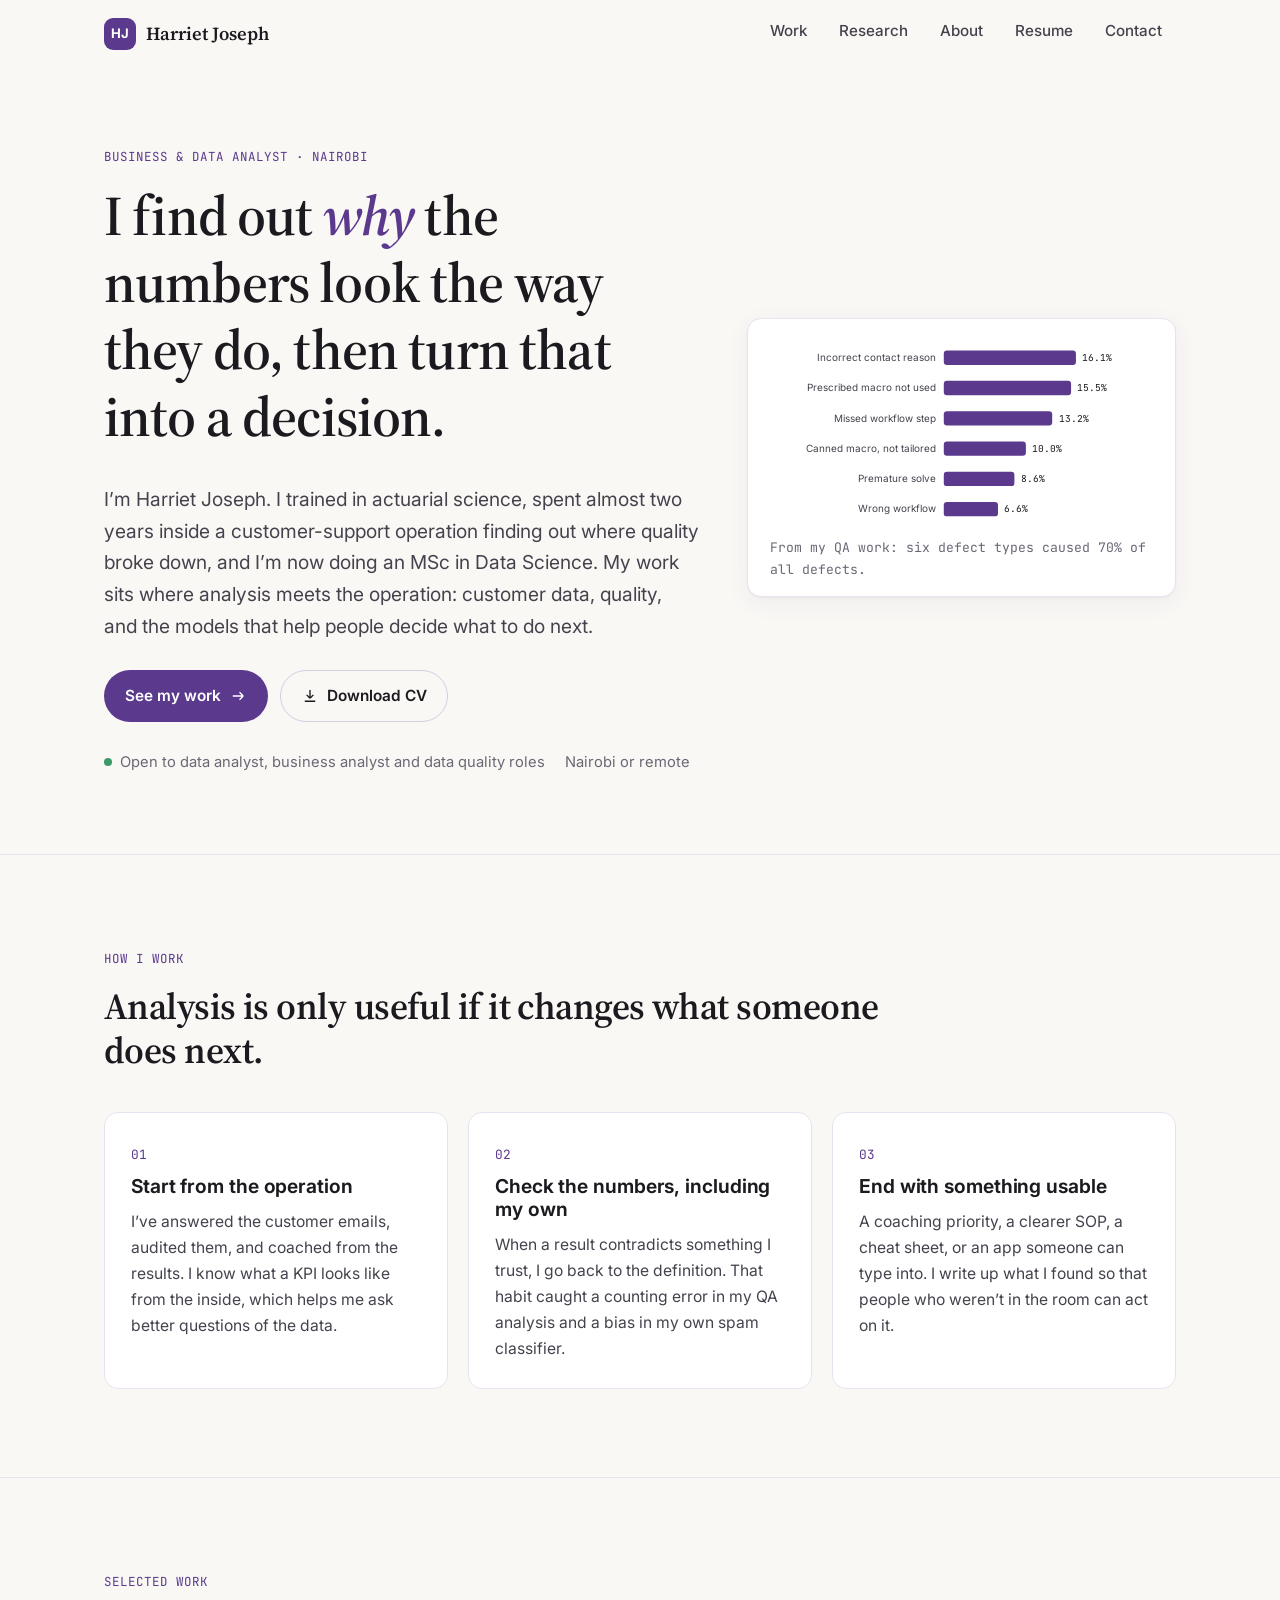
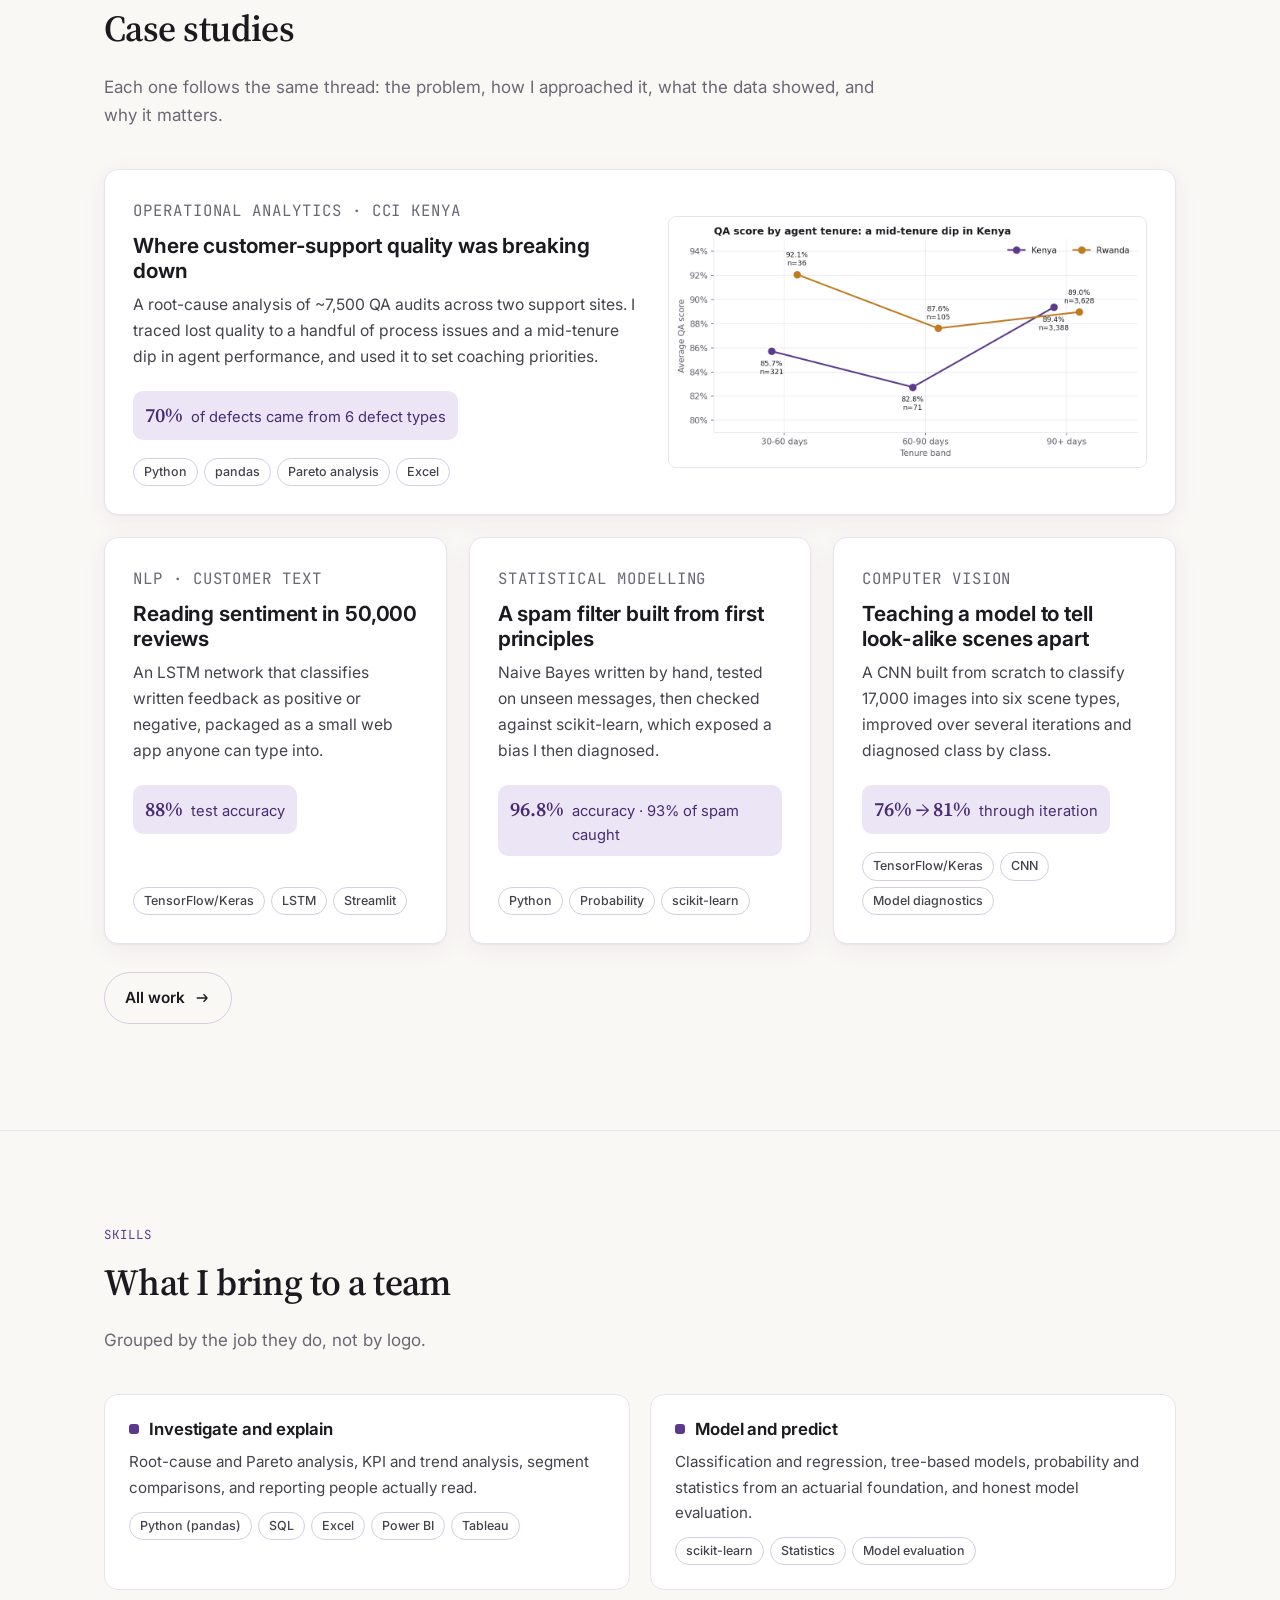
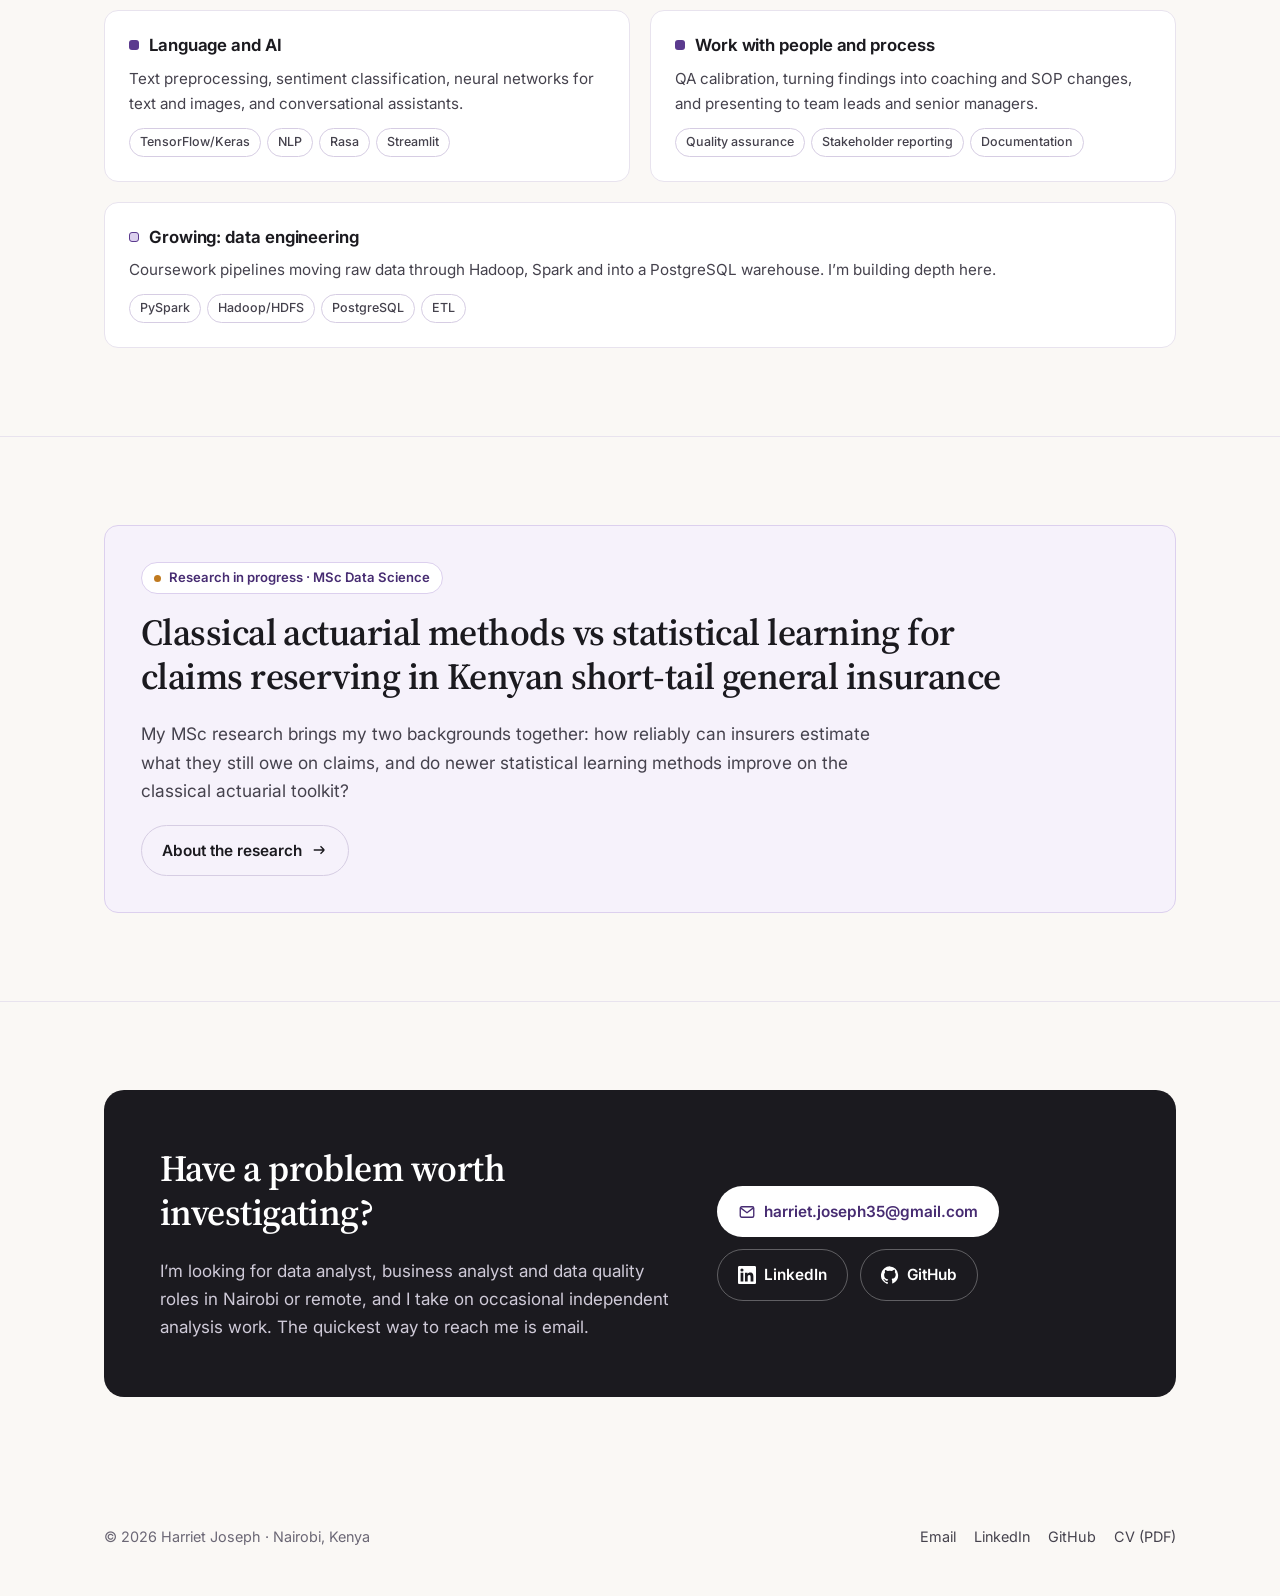
==== index.html @ 2eda2f44 "Add files via upload" ====
<!doctype html>
<html lang="en">
<head>
  <meta charset="utf-8">
  <meta name="viewport" content="width=device-width, initial-scale=1">
  <title>Harriet Joseph | Business & Data Analyst, Nairobi</title>
  <meta name="description" content="Harriet Joseph is a business and data analyst in Nairobi with a background in actuarial science and customer-support quality analytics, now completing an MSc in Data Science.">
  <meta name="author" content="Harriet Joseph">
  <link rel="canonical" href="https://hattiespartan.github.io/">
  <meta property="og:type" content="website">
  <meta property="og:title" content="Harriet Joseph | Business & Data Analyst, Nairobi">
  <meta property="og:description" content="Harriet Joseph is a business and data analyst in Nairobi with a background in actuarial science and customer-support quality analytics, now completing an MSc in Data Science.">
  <meta property="og:url" content="https://hattiespartan.github.io/">
  <meta property="og:image" content="https://hattiespartan.github.io/og-image.png">
  <meta name="twitter:card" content="summary_large_image">
  <meta name="theme-color" content="#5b3a8e">
  <link rel="icon" href="favicon.svg" type="image/svg+xml">
  <link rel="preconnect" href="https://fonts.googleapis.com">
  <link rel="preconnect" href="https://fonts.gstatic.com" crossorigin>
  <link rel="stylesheet" href="https://fonts.googleapis.com/css2?family=Inter:wght@400;500;600;700&family=JetBrains+Mono:wght@400;500&family=Source+Serif+4:ital,opsz,wght@0,8..60,600;1,8..60,500&display=swap">
  <link rel="stylesheet" href="style.css">
  <script type="application/ld+json">
  {
    "@context": "https://schema.org",
    "@type": "Person",
    "name": "Harriet Joseph",
    "alternateName": "Motongori Harriet Joseph",
    "jobTitle": "Business & Data Analyst",
    "address": { "@type": "PostalAddress", "addressLocality": "Nairobi", "addressCountry": "KE" },
    "alumniOf": ["KCA University", "South Eastern Kenya University", "Moringa School"],
    "email": "mailto:harriet.joseph35@gmail.com",
    "url": "https://hattiespartan.github.io/",
    "sameAs": ["https://www.linkedin.com/in/harriet-joseph-5669b921b/", "https://github.com/HattieSpartan"]
  }
  </script>
</head>
<body>
  <a class="skip-link" href="#main">Skip to content</a>
  <header class="site-header">
    <nav class="nav container" aria-label="Main">
      <a class="brand" href="index.html" aria-label="Harriet Joseph, home">
        <span class="brand-mark" aria-hidden="true">HJ</span>
        <span>Harriet Joseph</span>
      </a>
      <button class="nav-toggle" aria-expanded="false" aria-controls="nav-links">
        <span class="visually-hidden">Menu</span>
        <svg viewBox="0 0 24 24" fill="none" stroke="currentColor" stroke-width="1.8" aria-hidden="true"><path d="M4 7h16M4 12h16M4 17h16"/></svg>
      </button>
      <ul class="nav-links" id="nav-links">
        <li><a href="work.html">Work</a></li>
        <li><a href="research.html">Research</a></li>
        <li><a href="about.html">About</a></li>
        <li><a href="resume.html">Resume</a></li>
        <li><a href="index.html#contact">Contact</a></li>
      </ul>
    </nav>
  </header>

  <main id="main">

    <!-- ===================== HERO ===================== -->
    <section class="hero" aria-labelledby="hero-title">
      <div class="container hero-grid">
        <div>
          <span class="eyebrow">Business &amp; Data Analyst &middot; Nairobi</span>
          <h1 id="hero-title">I find out <em>why</em> the numbers look the way they do, then turn that into a decision.</h1>
          <p class="lead">I&rsquo;m Harriet Joseph. I trained in actuarial science, spent almost two years inside a customer-support operation finding out where quality broke down, and I&rsquo;m now doing an MSc in Data Science. My work sits where analysis meets the operation: customer data, quality, and the models that help people decide what to do next.</p>
          <div class="btn-row">
            <a class="btn btn-primary" href="work.html">See my work <svg viewBox="0 0 24 24" fill="none" stroke="currentColor" stroke-width="1.8" aria-hidden="true"><path d="M5 12h14m0 0-5-5m5 5-5 5"/></svg></a>
            <a class="btn btn-ghost" href="Harriet_Joseph_CV.pdf"><svg viewBox="0 0 24 24" fill="none" stroke="currentColor" stroke-width="1.8" aria-hidden="true"><path d="M12 4v11m0 0-4.5-4.5M12 15l4.5-4.5M5 19h14"/></svg> Download CV</a>
          </div>
          <div class="hero-meta">
            <span><span class="dot" aria-hidden="true"></span> Open to data analyst, business analyst and data quality roles</span>
            <span>Nairobi or remote</span>
          </div>
        </div>
        <figure class="hero-figure reveal">
          <svg viewBox="0 0 480 236" role="img" aria-labelledby="hp-t hp-d" style="width:100%;height:auto"><title id="hp-t">Share of QA defects by type</title><desc id="hp-d">Six defect types from my QA analysis: incorrect contact reason 16.1%, prescribed macro not used 15.5%, missed workflow step 13.2%, canned macro not customised 10.0%, premature solve 8.6%, wrong workflow 6.6%. Together, 70% of defects.</desc><text x="208" y="25" text-anchor="end" font-family="Inter,system-ui,sans-serif" font-size="12.5" fill="#45424d">Incorrect contact reason</text><rect x="218" y="12" width="165.8" height="18" rx="4" fill="#5b3a8e"/><text x="391.8" y="25" font-family="JetBrains Mono,ui-monospace,monospace" font-size="12" fill="#1b1a1f">16.1%</text><text x="208" y="63" text-anchor="end" font-family="Inter,system-ui,sans-serif" font-size="12.5" fill="#45424d">Prescribed macro not used</text><rect x="218" y="50" width="159.7" height="18" rx="4" fill="#5b3a8e"/><text x="385.6" y="63" font-family="JetBrains Mono,ui-monospace,monospace" font-size="12" fill="#1b1a1f">15.5%</text><text x="208" y="101" text-anchor="end" font-family="Inter,system-ui,sans-serif" font-size="12.5" fill="#45424d">Missed workflow step</text><rect x="218" y="88" width="136.0" height="18" rx="4" fill="#5b3a8e"/><text x="362.0" y="101" font-family="JetBrains Mono,ui-monospace,monospace" font-size="12" fill="#1b1a1f">13.2%</text><text x="208" y="139" text-anchor="end" font-family="Inter,system-ui,sans-serif" font-size="12.5" fill="#45424d">Canned macro, not tailored</text><rect x="218" y="126" width="103.0" height="18" rx="4" fill="#5b3a8e"/><text x="329.0" y="139" font-family="JetBrains Mono,ui-monospace,monospace" font-size="12" fill="#1b1a1f">10.0%</text><text x="208" y="177" text-anchor="end" font-family="Inter,system-ui,sans-serif" font-size="12.5" fill="#45424d">Premature solve</text><rect x="218" y="164" width="88.6" height="18" rx="4" fill="#5b3a8e"/><text x="314.6" y="177" font-family="JetBrains Mono,ui-monospace,monospace" font-size="12" fill="#1b1a1f">8.6%</text><text x="208" y="215" text-anchor="end" font-family="Inter,system-ui,sans-serif" font-size="12.5" fill="#45424d">Wrong workflow</text><rect x="218" y="202" width="68.0" height="18" rx="4" fill="#5b3a8e"/><text x="294.0" y="215" font-family="JetBrains Mono,ui-monospace,monospace" font-size="12" fill="#1b1a1f">6.6%</text></svg>
          <figcaption>From my QA work: six defect types caused 70% of all defects.</figcaption>
        </figure>
      </div>
    </section>

    <!-- ===================== HOW I WORK ===================== -->
    <section aria-labelledby="how-title">
      <div class="container">
        <div class="section-head">
          <span class="eyebrow">How I work</span>
          <h2 id="how-title">Analysis is only useful if it changes what someone does next.</h2>
        </div>
        <div class="principles">
          <article class="principle reveal">
            <span class="num">01</span>
            <h3>Start from the operation</h3>
            <p>I&rsquo;ve answered the customer emails, audited them, and coached from the results. I know what a KPI looks like from the inside, which helps me ask better questions of the data.</p>
          </article>
          <article class="principle reveal">
            <span class="num">02</span>
            <h3>Check the numbers, including my own</h3>
            <p>When a result contradicts something I trust, I go back to the definition. That habit caught a counting error in my QA analysis and a bias in my own spam classifier.</p>
          </article>
          <article class="principle reveal">
            <span class="num">03</span>
            <h3>End with something usable</h3>
            <p>A coaching priority, a clearer SOP, a cheat sheet, or an app someone can type into. I write up what I found so that people who weren&rsquo;t in the room can act on it.</p>
          </article>
        </div>
      </div>
    </section>

    <!-- ===================== SELECTED WORK ===================== -->
    <section aria-labelledby="work-title">
      <div class="container">
        <div class="section-head">
          <span class="eyebrow">Selected work</span>
          <h2 id="work-title">Case studies</h2>
          <p>Each one follows the same thread: the problem, how I approached it, what the data showed, and why it matters.</p>
        </div>
        <div class="work-grid">
          <article class="card card-feature reveal">
            <div class="card-body">
              <p class="card-kicker">Operational analytics &middot; CCI Kenya</p>
              <h3><a href="case-qa-root-cause.html">Where customer-support quality was breaking down</a></h3>
              <p>A root-cause analysis of ~7,500 QA audits across two support sites. I traced lost quality to a handful of process issues and a mid-tenure dip in agent performance, and used it to set coaching priorities.</p>
              <span class="metric"><b>70%</b> of defects came from 6 defect types</span>
              <ul class="tags" aria-label="Tools"><li>Python</li><li>pandas</li><li>Pareto analysis</li><li>Excel</li></ul>
            </div>
            <img src="img-qa-tenure.png" width="1200" height="630" alt="Dot plot: Kenya agents at 60 to 90 days tenure averaged 82.8 percent QA, below newer (85.7) and experienced (89.4) agents." loading="lazy">
          </article>

          <article class="card reveal">
            <p class="card-kicker">NLP &middot; Customer text</p>
            <h3><a href="case-sentiment-lstm.html">Reading sentiment in 50,000 reviews</a></h3>
            <p>An LSTM network that classifies written feedback as positive or negative, packaged as a small web app anyone can type into.</p>
            <span class="metric"><b>88%</b> test accuracy</span>
            <ul class="tags" aria-label="Tools"><li>TensorFlow/Keras</li><li>LSTM</li><li>Streamlit</li></ul>
          </article>

          <article class="card reveal">
            <p class="card-kicker">Statistical modelling</p>
            <h3><a href="case-naive-bayes.html">A spam filter built from first principles</a></h3>
            <p>Naive Bayes written by hand, tested on unseen messages, then checked against scikit-learn, which exposed a bias I then diagnosed.</p>
            <span class="metric"><b>96.8%</b> accuracy &middot; 93% of spam caught</span>
            <ul class="tags" aria-label="Tools"><li>Python</li><li>Probability</li><li>scikit-learn</li></ul>
          </article>

          <article class="card reveal">
            <p class="card-kicker">Computer vision</p>
            <h3><a href="case-scene-cnn.html">Teaching a model to tell look-alike scenes apart</a></h3>
            <p>A CNN built from scratch to classify 17,000 images into six scene types, improved over several iterations and diagnosed class by class.</p>
            <span class="metric"><b>76% &rarr; 81%</b> through iteration</span>
            <ul class="tags" aria-label="Tools"><li>TensorFlow/Keras</li><li>CNN</li><li>Model diagnostics</li></ul>
          </article>
        </div>
        <p style="margin-top:28px"><a class="btn btn-ghost" href="work.html">All work <svg viewBox="0 0 24 24" fill="none" stroke="currentColor" stroke-width="1.8" aria-hidden="true"><path d="M5 12h14m0 0-5-5m5 5-5 5"/></svg></a></p>
      </div>
    </section>

    <!-- ===================== SKILLS ===================== -->
    <section aria-labelledby="skills-title">
      <div class="container">
        <div class="section-head">
          <span class="eyebrow">Skills</span>
          <h2 id="skills-title">What I bring to a team</h2>
          <p>Grouped by the job they do, not by logo.</p>
        </div>
        <div class="skills">
          <div class="skill reveal">
            <h3>Investigate and explain</h3>
            <p>Root-cause and Pareto analysis, KPI and trend analysis, segment comparisons, and reporting people actually read.</p>
            <ul class="tags" aria-label="Tools"><li>Python (pandas)</li><li>SQL</li><li>Excel</li><li>Power BI</li><li>Tableau</li></ul>
          </div>
          <div class="skill reveal">
            <h3>Model and predict</h3>
            <p>Classification and regression, tree-based models, probability and statistics from an actuarial foundation, and honest model evaluation.</p>
            <ul class="tags" aria-label="Tools"><li>scikit-learn</li><li>Statistics</li><li>Model evaluation</li></ul>
          </div>
          <div class="skill reveal">
            <h3>Language and AI</h3>
            <p>Text preprocessing, sentiment classification, neural networks for text and images, and conversational assistants.</p>
            <ul class="tags" aria-label="Tools"><li>TensorFlow/Keras</li><li>NLP</li><li>Rasa</li><li>Streamlit</li></ul>
          </div>
          <div class="skill reveal">
            <h3>Work with people and process</h3>
            <p>QA calibration, turning findings into coaching and SOP changes, and presenting to team leads and senior managers.</p>
            <ul class="tags" aria-label="Tools"><li>Quality assurance</li><li>Stakeholder reporting</li><li>Documentation</li></ul>
          </div>
          <div class="skill developing reveal">
            <h3>Growing: data engineering</h3>
            <p>Coursework pipelines moving raw data through Hadoop, Spark and into a PostgreSQL warehouse. I&rsquo;m building depth here.</p>
            <ul class="tags" aria-label="Tools"><li>PySpark</li><li>Hadoop/HDFS</li><li>PostgreSQL</li><li>ETL</li></ul>
          </div>
        </div>
      </div>
    </section>

    <!-- ===================== RESEARCH TEASER ===================== -->
    <section aria-labelledby="research-title">
      <div class="container">
        <div class="panel reveal">
          <span class="status">Research in progress &middot; MSc Data Science</span>
          <h2 id="research-title" style="max-width:24em">Classical actuarial methods vs statistical learning for claims reserving in Kenyan short-tail general insurance</h2>
          <p class="lead" style="font-size:1.08rem">My MSc research brings my two backgrounds together: how reliably can insurers estimate what they still owe on claims, and do newer statistical learning methods improve on the classical actuarial toolkit?</p>
          <a class="btn btn-ghost" href="research.html">About the research <svg viewBox="0 0 24 24" fill="none" stroke="currentColor" stroke-width="1.8" aria-hidden="true"><path d="M5 12h14m0 0-5-5m5 5-5 5"/></svg></a>
        </div>
      </div>
    </section>

    <!-- ===================== CONTACT ===================== -->
    <section id="contact" aria-labelledby="contact-title">
      <div class="container">
        <div class="cta reveal">
          <div>
            <h2 id="contact-title">Have a problem worth investigating?</h2>
            <p>I&rsquo;m looking for data analyst, business analyst and data quality roles in Nairobi or remote, and I take on occasional independent analysis work. The quickest way to reach me is email.</p>
          </div>
          <div class="btn-row">
            <a class="btn btn-primary" href="mailto:harriet.joseph35@gmail.com"><svg viewBox="0 0 24 24" fill="none" stroke="currentColor" stroke-width="1.8" aria-hidden="true"><rect x="3" y="5" width="18" height="14" rx="2"/><path d="m3.5 6.5 8.5 6.5 8.5-6.5"/></svg> harriet.joseph35@gmail.com</a>
            <a class="btn btn-ghost" href="https://www.linkedin.com/in/harriet-joseph-5669b921b/" rel="noopener"><svg viewBox="0 0 24 24" fill="currentColor" aria-hidden="true"><path d="M20.4 20.5h-3.6v-5.6c0-1.3 0-3-1.8-3s-2.1 1.4-2.1 2.9v5.7H9.3V9h3.4v1.6h.1c.5-.9 1.6-1.8 3.4-1.8 3.6 0 4.3 2.4 4.3 5.5v6.2ZM5.3 7.4a2.1 2.1 0 1 1 0-4.2 2.1 2.1 0 0 1 0 4.2ZM7.1 20.5H3.5V9h3.6v11.5ZM22.2 0H1.8C.8 0 0 .8 0 1.7v20.6c0 .9.8 1.7 1.8 1.7h20.4c1 0 1.8-.8 1.8-1.7V1.7C24 .8 23.2 0 22.2 0Z"/></svg> LinkedIn</a>
            <a class="btn btn-ghost" href="https://github.com/HattieSpartan" rel="noopener"><svg viewBox="0 0 24 24" fill="currentColor" aria-hidden="true"><path d="M12 .5a12 12 0 0 0-3.8 23.4c.6.1.8-.3.8-.6v-2c-3.3.7-4-1.6-4-1.6-.6-1.4-1.4-1.8-1.4-1.8-1-.7.1-.7.1-.7 1.2.1 1.8 1.2 1.8 1.2 1 1.8 2.8 1.3 3.5 1 .1-.8.4-1.3.7-1.6-2.7-.3-5.5-1.3-5.5-6 0-1.3.5-2.4 1.2-3.2-.1-.3-.5-1.5.1-3.2 0 0 1-.3 3.3 1.2a11.5 11.5 0 0 1 6 0C17.3 4.6 18.3 5 18.3 5c.7 1.7.2 2.9.1 3.2.8.8 1.2 1.9 1.2 3.2 0 4.6-2.8 5.6-5.5 5.9.4.4.8 1.1.8 2.2v3.3c0 .3.2.7.8.6A12 12 0 0 0 12 .5Z"/></svg> GitHub</a>
          </div>
        </div>
      </div>
    </section>

  </main>

  <footer class="site-footer">
    <div class="container footer-row">
      <p style="margin:0">&copy; <span id="year">2026</span> Harriet Joseph &middot; Nairobi, Kenya</p>
      <ul class="footer-links">
        <li><a href="mailto:harriet.joseph35@gmail.com">Email</a></li>
        <li><a href="https://www.linkedin.com/in/harriet-joseph-5669b921b/" rel="noopener">LinkedIn</a></li>
        <li><a href="https://github.com/HattieSpartan" rel="noopener">GitHub</a></li>
        <li><a href="Harriet_Joseph_CV.pdf">CV (PDF)</a></li>
      </ul>
    </div>
  </footer>
  <script src="main.js" defer></script>
</body>
</html>
---- style.css ----
/* ==========================================================================
   Harriet Joseph — portfolio
   Plain CSS, no framework. Edit the tokens below to restyle the whole site.
   ========================================================================== */

:root {
  /* Surfaces */
  --bg: #faf8f5;            /* warm off-white page */
  --surface: #ffffff;       /* cards */
  --surface-tint: #f6f2fb;  /* soft lavender panels */

  /* Text */
  --ink: #1b1a1f;           /* near-black */
  --ink-2: #45424d;         /* body copy */
  --muted: #6b6775;         /* captions, meta */

  /* Lines */
  --line: #e8e3ee;
  --line-strong: #d6cde3;

  /* Accent: a deep, slightly muted violet */
  --accent: #5b3a8e;
  --accent-strong: #472c72;
  --accent-soft: #ece5f6;   /* lavender fill */
  --accent-soft-2: #dcd0ee;

  /* Type */
  --font-serif: "Source Serif 4", Georgia, "Times New Roman", serif;
  --font-sans: "Inter", system-ui, -apple-system, "Segoe UI", Roboto, Arial, sans-serif;
  --font-mono: "JetBrains Mono", ui-monospace, SFMono-Regular, Menlo, Consolas, monospace;

  /* Layout */
  --max: 1120px;
  --narrow: 720px;
  --radius: 14px;
  --radius-sm: 8px;
  --shadow: 0 1px 2px rgba(27, 26, 31, .04), 0 6px 24px rgba(59, 38, 94, .06);
  --shadow-hover: 0 2px 4px rgba(27, 26, 31, .05), 0 14px 40px rgba(59, 38, 94, .10);
}

/* ---------- Reset & base ---------- */
*, *::before, *::after { box-sizing: border-box; }
html { -webkit-text-size-adjust: 100%; scroll-behavior: smooth; }
body {
  margin: 0;
  background: var(--bg);
  color: var(--ink-2);
  font-family: var(--font-sans);
  font-size: 17px;
  line-height: 1.65;
  text-rendering: optimizeLegibility;
  -webkit-font-smoothing: antialiased;
}
img, svg { max-width: 100%; height: auto; display: block; }
a { color: var(--accent); text-decoration-thickness: 1px; text-underline-offset: 3px; }
a:hover { color: var(--accent-strong); }
:focus-visible { outline: 3px solid var(--accent); outline-offset: 3px; border-radius: 4px; }
::selection { background: var(--accent-soft-2); color: var(--ink); }

h1, h2, h3, h4 { color: var(--ink); line-height: 1.2; margin: 0 0 .6em; }
h1, h2 { font-family: var(--font-serif); font-weight: 600; letter-spacing: -0.015em; }
h1 { font-size: clamp(2.2rem, 5vw, 3.5rem); }
h2 { font-size: clamp(1.7rem, 3.2vw, 2.3rem); }
h3 { font-size: 1.2rem; font-weight: 650; letter-spacing: -0.005em; }
p { margin: 0 0 1.1em; }
strong { color: var(--ink); font-weight: 650; }
ul { padding-left: 1.2em; }
li { margin-bottom: .35em; }

.skip-link {
  position: absolute; left: -9999px; top: 0;
  background: var(--ink); color: #fff; padding: .6rem 1rem; z-index: 100;
}
.skip-link:focus { left: 1rem; top: 1rem; }
.visually-hidden {
  position: absolute !important; width: 1px; height: 1px; overflow: hidden;
  clip: rect(0 0 0 0); white-space: nowrap;
}

.container { width: 100%; max-width: var(--max); margin: 0 auto; padding: 0 24px; }
.narrow { max-width: var(--narrow); }
section { padding: 88px 0; }
section + section { border-top: 1px solid var(--line); }

/* Small uppercase label above headings */
.eyebrow {
  display: inline-block;
  font-family: var(--font-mono);
  font-size: .78rem;
  letter-spacing: .08em;
  text-transform: uppercase;
  color: var(--accent);
  margin-bottom: 14px;
}
.lead { font-size: 1.2rem; color: var(--ink-2); max-width: 44em; }
.muted { color: var(--muted); }
.section-head { max-width: 46em; margin-bottom: 40px; }
.section-head p { color: var(--muted); }

/* ---------- Header / nav ---------- */
.site-header {
  position: sticky; top: 0; z-index: 50;
  background: rgba(250, 248, 245, .88);
  backdrop-filter: saturate(140%) blur(10px);
  -webkit-backdrop-filter: saturate(140%) blur(10px);
  border-bottom: 1px solid transparent;
  transition: border-color .2s ease;
}
.site-header.is-scrolled { border-bottom-color: var(--line); }
.nav { display: flex; align-items: center; justify-content: space-between; height: 68px; }
.brand {
  display: flex; align-items: center; gap: 10px;
  font-family: var(--font-serif); font-weight: 600; font-size: 1.15rem;
  color: var(--ink); text-decoration: none;
}
.brand-mark {
  width: 32px; height: 32px; border-radius: 9px;
  background: var(--accent); color: #fff;
  display: grid; place-items: center;
  font-family: var(--font-sans); font-size: .82rem; font-weight: 700; letter-spacing: .02em;
}
.nav-links { display: flex; gap: 4px; list-style: none; margin: 0; padding: 0; }
.nav-links a {
  display: block; padding: 8px 14px; border-radius: 999px;
  color: var(--ink-2); text-decoration: none; font-size: .95rem; font-weight: 500;
}
.nav-links a:hover { background: var(--accent-soft); color: var(--accent-strong); }
.nav-links a[aria-current="page"] { color: var(--accent-strong); background: var(--accent-soft); }
.nav-toggle {
  display: none; background: none; border: 1px solid var(--line-strong);
  border-radius: 10px; padding: 8px 10px; color: var(--ink); cursor: pointer;
}
.nav-toggle svg { width: 20px; height: 20px; }

@media (max-width: 760px) {
  .nav-toggle { display: block; }
  .nav-links {
    display: none; position: absolute; left: 0; right: 0; top: 68px;
    flex-direction: column; gap: 0; padding: 8px 16px 16px;
    background: var(--bg); border-bottom: 1px solid var(--line);
  }
  .nav-links.is-open { display: flex; }
  .nav-links a { padding: 12px 12px; border-radius: 10px; font-size: 1.05rem; }
}

/* ---------- Buttons ---------- */
.btn {
  display: inline-flex; align-items: center; gap: 8px;
  padding: 12px 20px; border-radius: 999px;
  font-weight: 600; font-size: .96rem; text-decoration: none;
  border: 1px solid transparent; transition: background .15s ease, color .15s ease, border-color .15s ease, transform .15s ease;
}
.btn svg { width: 18px; height: 18px; }
.btn-primary { background: var(--accent); color: #fff; }
.btn-primary:hover { background: var(--accent-strong); color: #fff; transform: translateY(-1px); }
.btn-ghost { background: transparent; color: var(--ink); border-color: var(--line-strong); }
.btn-ghost:hover { border-color: var(--accent); color: var(--accent-strong); }
.btn-row { display: flex; flex-wrap: wrap; gap: 12px; }

/* ---------- Hero ---------- */
.hero { padding: 72px 0 80px; position: relative; overflow: hidden; }
.hero-grid { display: grid; grid-template-columns: 1.25fr .9fr; gap: 48px; align-items: center; }
.hero h1 { max-width: 15em; }
.hero h1 em { font-style: italic; color: var(--accent); }
.hero .lead { margin-bottom: 28px; }
.hero-meta {
  display: flex; flex-wrap: wrap; gap: 8px 20px; margin-top: 28px;
  font-size: .92rem; color: var(--muted);
}
.hero-meta span { display: inline-flex; align-items: center; gap: 8px; }
.dot { width: 8px; height: 8px; border-radius: 50%; background: #3b9a6a; display: inline-block; }
.hero-figure {
  background: var(--surface); border: 1px solid var(--line); border-radius: var(--radius);
  padding: 22px 22px 16px; box-shadow: var(--shadow);
}
.hero-figure figcaption { font-size: .82rem; color: var(--muted); margin-top: 8px; font-family: var(--font-mono); }
@media (max-width: 900px) {
  .hero-grid { grid-template-columns: 1fr; }
  .hero-figure { max-width: 520px; }
}

/* ---------- Principles (how I work) ---------- */
.principles { display: grid; grid-template-columns: repeat(3, 1fr); gap: 20px; }
.principle {
  background: var(--surface); border: 1px solid var(--line); border-radius: var(--radius);
  padding: 26px;
}
.principle .num { font-family: var(--font-mono); font-size: .8rem; color: var(--accent); }
.principle h3 { margin-top: 8px; }
.principle p { margin: 0; font-size: .98rem; }
@media (max-width: 860px) { .principles { grid-template-columns: 1fr; } }

/* ---------- Project cards ---------- */
.work-grid { display: grid; grid-template-columns: repeat(3, 1fr); gap: 22px; }
.card {
  position: relative; display: flex; flex-direction: column;
  background: var(--surface); border: 1px solid var(--line); border-radius: var(--radius);
  padding: 28px; box-shadow: var(--shadow);
  transition: transform .2s ease, box-shadow .2s ease, border-color .2s ease;
}
.card:hover { transform: translateY(-3px); box-shadow: var(--shadow-hover); border-color: var(--accent-soft-2); }
.card h3 { font-size: 1.3rem; margin-bottom: .4em; }
.card h3 a { color: var(--ink); text-decoration: none; }
.card h3 a::after { content: ""; position: absolute; inset: 0; border-radius: var(--radius); } /* whole card clickable */
.card p { font-size: .98rem; }
.card .tags { margin-top: auto; }
.metric { align-self: flex-start; }
.card-feature { grid-column: 1 / -1; display: grid; grid-template-columns: 1.05fr 1fr; gap: 32px; align-items: center; }
.card-feature .card-body { display: flex; flex-direction: column; }
.card-feature img { border-radius: var(--radius-sm); border: 1px solid var(--line); }
@media (max-width: 1000px) and (min-width: 861px) {
  .work-grid { grid-template-columns: repeat(3, 1fr); gap: 16px; }
  .card { padding: 22px; }
}
@media (max-width: 860px) {
  .work-grid { grid-template-columns: 1fr; }
  .card-feature { grid-template-columns: 1fr; }
}
.card-kicker { font-family: var(--font-mono); font-size: .76rem; letter-spacing: .06em; text-transform: uppercase; color: var(--muted); margin-bottom: 10px; }
.metric {
  display: inline-flex; align-items: baseline; gap: 8px;
  background: var(--accent-soft); color: var(--accent-strong);
  border-radius: 10px; padding: 8px 12px; margin: 4px 0 18px; font-size: .92rem;
}
.metric b { font-family: var(--font-serif); font-size: 1.25rem; font-weight: 600; }

.tags { display: flex; flex-wrap: wrap; gap: 6px; list-style: none; padding: 0; margin: 0; }
.tags li {
  font-size: .78rem; font-weight: 500; color: var(--ink-2);
  border: 1px solid var(--line-strong); border-radius: 999px; padding: 3px 10px; margin: 0;
}

/* Smaller "more work" list */
.more-list { display: grid; grid-template-columns: repeat(3, 1fr); gap: 16px; list-style: none; padding: 0; margin: 0; }
.more-list li { margin: 0; background: var(--surface); border: 1px solid var(--line); border-radius: var(--radius-sm); padding: 20px; }
.more-list h3 { font-size: 1.02rem; margin-bottom: .35em; }
.more-list p { font-size: .92rem; margin: 0 0 .6em; }
.more-list .more-link { font-size: .9rem; font-weight: 600; }
@media (max-width: 860px) { .more-list { grid-template-columns: 1fr; } }

/* ---------- Skills ---------- */
.skills { display: grid; grid-template-columns: repeat(2, 1fr); gap: 20px; }
.skill {
  border: 1px solid var(--line); border-radius: var(--radius); padding: 24px; background: var(--surface);
}
.skill h3 { font-size: 1.05rem; display: flex; align-items: center; gap: 10px; }
.skill h3::before { content: ""; width: 10px; height: 10px; border-radius: 3px; background: var(--accent); }
.skill p { font-size: .95rem; margin-bottom: .8em; }
.skill.developing { grid-column: 1 / -1; }
.skill.developing h3::before { background: var(--accent-soft-2); border: 1.5px solid var(--accent); }
@media (max-width: 760px) { .skills { grid-template-columns: 1fr; } }

/* ---------- Research teaser / panels ---------- */
.panel {
  background: var(--surface-tint); border: 1px solid var(--accent-soft-2); border-radius: var(--radius);
  padding: 36px;
}
.status {
  display: inline-flex; align-items: center; gap: 8px;
  font-size: .82rem; font-weight: 600; color: var(--accent-strong);
  background: var(--surface); border: 1px solid var(--accent-soft-2); border-radius: 999px; padding: 4px 12px;
  margin-bottom: 16px;
}
.status::before { content: ""; width: 7px; height: 7px; border-radius: 50%; background: #c07a1f; }

/* ---------- Contact / CTA ---------- */
.cta {
  background: var(--ink); color: #e9e6ef; border-radius: 20px; padding: 56px;
  display: grid; grid-template-columns: 1.3fr 1fr; gap: 32px; align-items: center;
}
.cta h2 { color: #fff; }
.cta p { color: #cfcad8; margin: 0; }
.cta .btn-primary { background: #fff; color: var(--accent-strong); }
.cta .btn-primary:hover { background: var(--accent-soft); color: var(--accent-strong); }
.cta .btn-ghost { color: #fff; border-color: rgba(255,255,255,.3); }
.cta .btn-ghost:hover { border-color: #fff; color: #fff; }
@media (max-width: 860px) { .cta { grid-template-columns: 1fr; padding: 36px 26px; } }

/* ---------- Footer ---------- */
.site-footer { padding: 40px 0 48px; color: var(--muted); font-size: .9rem; }
.footer-row { display: flex; flex-wrap: wrap; justify-content: space-between; gap: 16px; align-items: center; }
.footer-links { display: flex; gap: 18px; list-style: none; padding: 0; margin: 0; }
.footer-links li { margin: 0; }
.footer-links a { color: var(--ink-2); text-decoration: none; }
.footer-links a:hover { color: var(--accent); }

/* ---------- Page header (inner pages) ---------- */
.page-head { padding: 64px 0 40px; }
.page-head .lead { margin-bottom: 0; }

/* ---------- Case study ---------- */
.breadcrumb { font-size: .9rem; margin-bottom: 22px; }
.breadcrumb a { text-decoration: none; }
.stat-row { display: grid; grid-template-columns: repeat(3, 1fr); gap: 16px; margin: 36px 0 8px; }
.stat {
  background: var(--surface); border: 1px solid var(--line); border-radius: var(--radius); padding: 20px 22px;
}
.stat b { display: block; font-family: var(--font-serif); font-size: 2rem; font-weight: 600; color: var(--accent-strong); line-height: 1.1; }
.stat span { font-size: .9rem; color: var(--muted); }
@media (max-width: 700px) { .stat-row { grid-template-columns: 1fr; } }

.case { padding-top: 24px; }
.case-layout { display: grid; grid-template-columns: 200px 1fr; gap: 56px; }
.case-toc { position: sticky; top: 96px; align-self: start; font-size: .9rem; }
.case-toc ol { list-style: none; padding: 0; margin: 0; border-left: 1px solid var(--line); }
.case-toc li { margin: 0; }
.case-toc a { display: block; padding: 6px 0 6px 16px; color: var(--muted); text-decoration: none; margin-left: -1px; border-left: 2px solid transparent; }
.case-toc a:hover, .case-toc a.is-active { color: var(--accent-strong); border-left-color: var(--accent); }
.case-body { max-width: 720px; }
.case-body section { padding: 0 0 56px; border: 0; scroll-margin-top: 96px; }
.case-body h2 { font-size: 1.6rem; }
.case-body h2 .step { font-family: var(--font-mono); font-size: .8rem; color: var(--accent); display: block; margin-bottom: 6px; letter-spacing: .06em; text-transform: uppercase; }
@media (max-width: 900px) {
  .case-layout { grid-template-columns: 1fr; gap: 0; }
  .case-toc { display: none; }
}

figure { margin: 28px 0; }
figure img { border: 1px solid var(--line); border-radius: var(--radius-sm); background: #fff; }
figcaption { font-size: .88rem; color: var(--muted); margin-top: 10px; }

.callout {
  border-left: 3px solid var(--accent); background: var(--surface-tint);
  padding: 18px 22px; border-radius: 0 var(--radius-sm) var(--radius-sm) 0; margin: 24px 0;
}
.callout p:last-child { margin-bottom: 0; }
.callout-title { font-weight: 650; color: var(--ink); margin-bottom: 6px; display: block; }

table { width: 100%; border-collapse: collapse; margin: 20px 0 24px; font-size: .95rem; }
th, td { text-align: left; padding: 10px 12px; border-bottom: 1px solid var(--line); }
th { color: var(--ink); font-weight: 650; background: var(--surface-tint); }
td.num, th.num { text-align: right; font-variant-numeric: tabular-nums; }
.table-wrap { overflow-x: auto; }

.next-case {
  display: flex; justify-content: space-between; gap: 16px; flex-wrap: wrap;
  border-top: 1px solid var(--line); padding-top: 28px; margin-top: 8px;
}

/* ---------- About: timeline ---------- */
.timeline { list-style: none; padding: 0; margin: 0; position: relative; }
.timeline::before { content: ""; position: absolute; left: 7px; top: 8px; bottom: 8px; width: 2px; background: var(--line-strong); }
.timeline li { position: relative; padding: 0 0 36px 40px; margin: 0; }
.timeline li::before {
  content: ""; position: absolute; left: 0; top: 7px; width: 16px; height: 16px; border-radius: 50%;
  background: var(--bg); border: 2px solid var(--accent);
}
.timeline li.now::before { background: var(--accent); }
.timeline .when { font-family: var(--font-mono); font-size: .8rem; color: var(--accent); letter-spacing: .04em; }
.timeline h3 { margin: 4px 0 6px; }
.timeline p { margin: 0; }

/* ---------- Resume ---------- */
.resume-block { display: grid; grid-template-columns: 200px 1fr; gap: 32px; padding: 32px 0; border-top: 1px solid var(--line); }
.resume-block:first-of-type { border-top: 0; }
.resume-block > h2 { font-size: 1.25rem; font-family: var(--font-sans); font-weight: 650; }
.resume-item { margin-bottom: 26px; }
.resume-item:last-child { margin-bottom: 0; }
.resume-item h3 { margin-bottom: 2px; font-size: 1.08rem; }
.resume-item .when { font-size: .9rem; color: var(--muted); display: block; margin-bottom: 8px; }
.resume-item ul { margin: 0; }
@media (max-width: 760px) { .resume-block { grid-template-columns: 1fr; gap: 8px; } }

/* ---------- Reveal-on-scroll (only when JS is on and motion is allowed) ---------- */
.js .reveal { opacity: 0; transform: translateY(14px); transition: opacity .6s ease, transform .6s ease; }
.js .reveal.is-visible { opacity: 1; transform: none; }
@media (prefers-reduced-motion: reduce) {
  html { scroll-behavior: auto; }
  .js .reveal { opacity: 1; transform: none; transition: none; }
  .card, .btn { transition: none; }
  .card:hover, .btn-primary:hover { transform: none; }
}

/* ---------- Print ---------- */
@media print {
  .site-header, .site-footer, .nav-toggle, .case-toc, .cta { display: none !important; }
  body { background: #fff; }
  section { padding: 24px 0; }
}
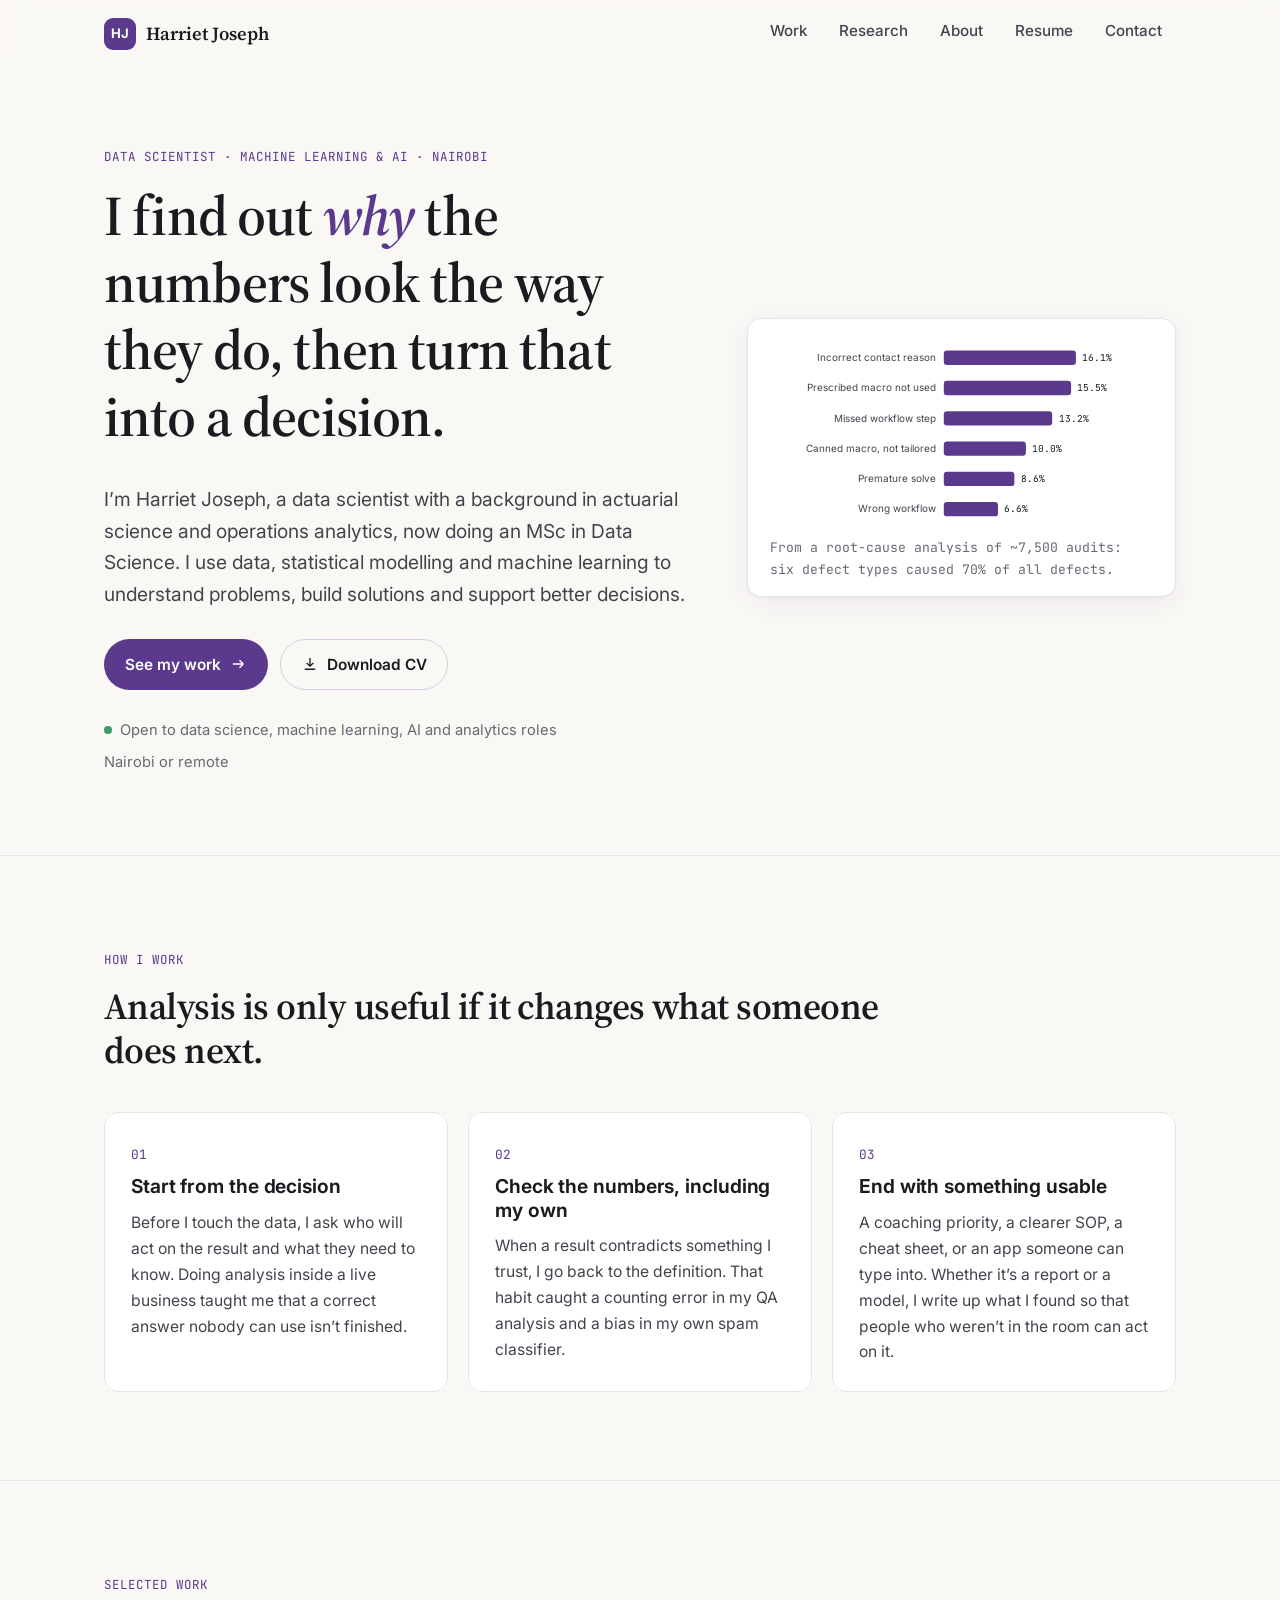
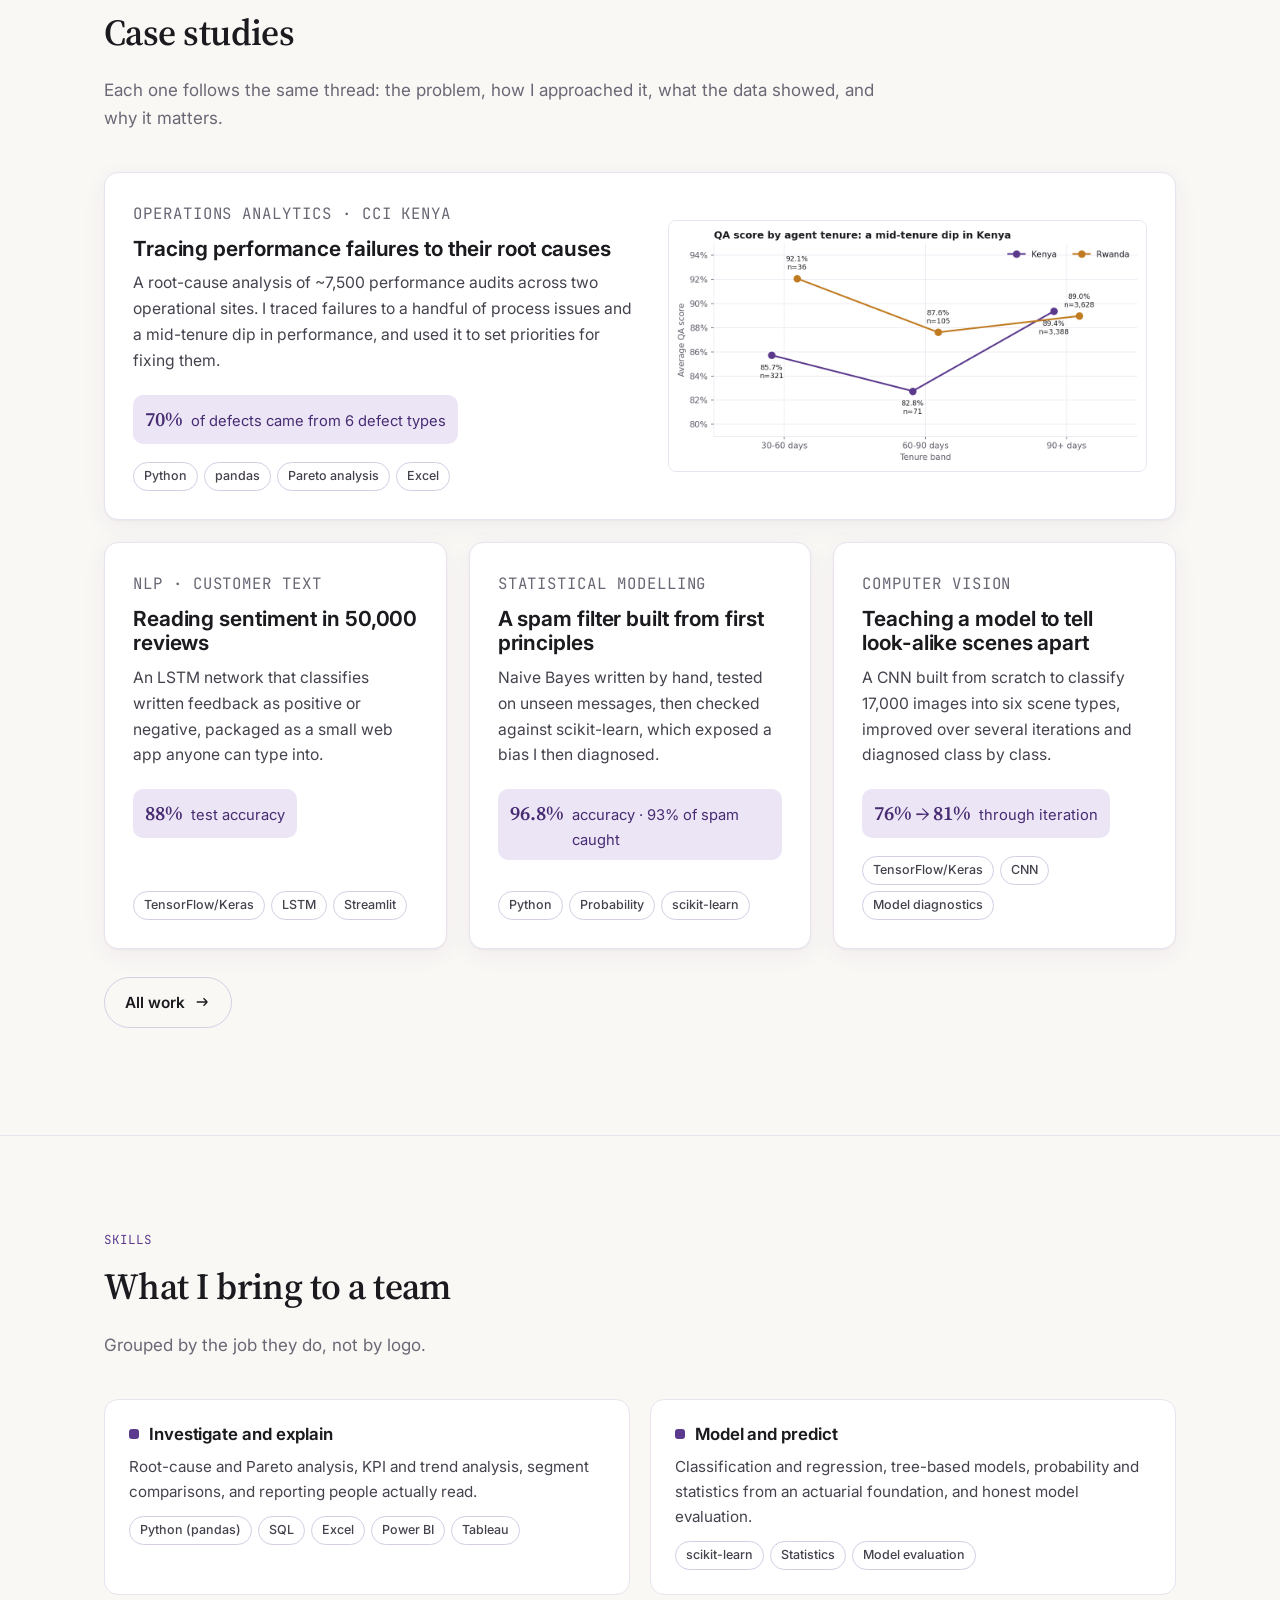
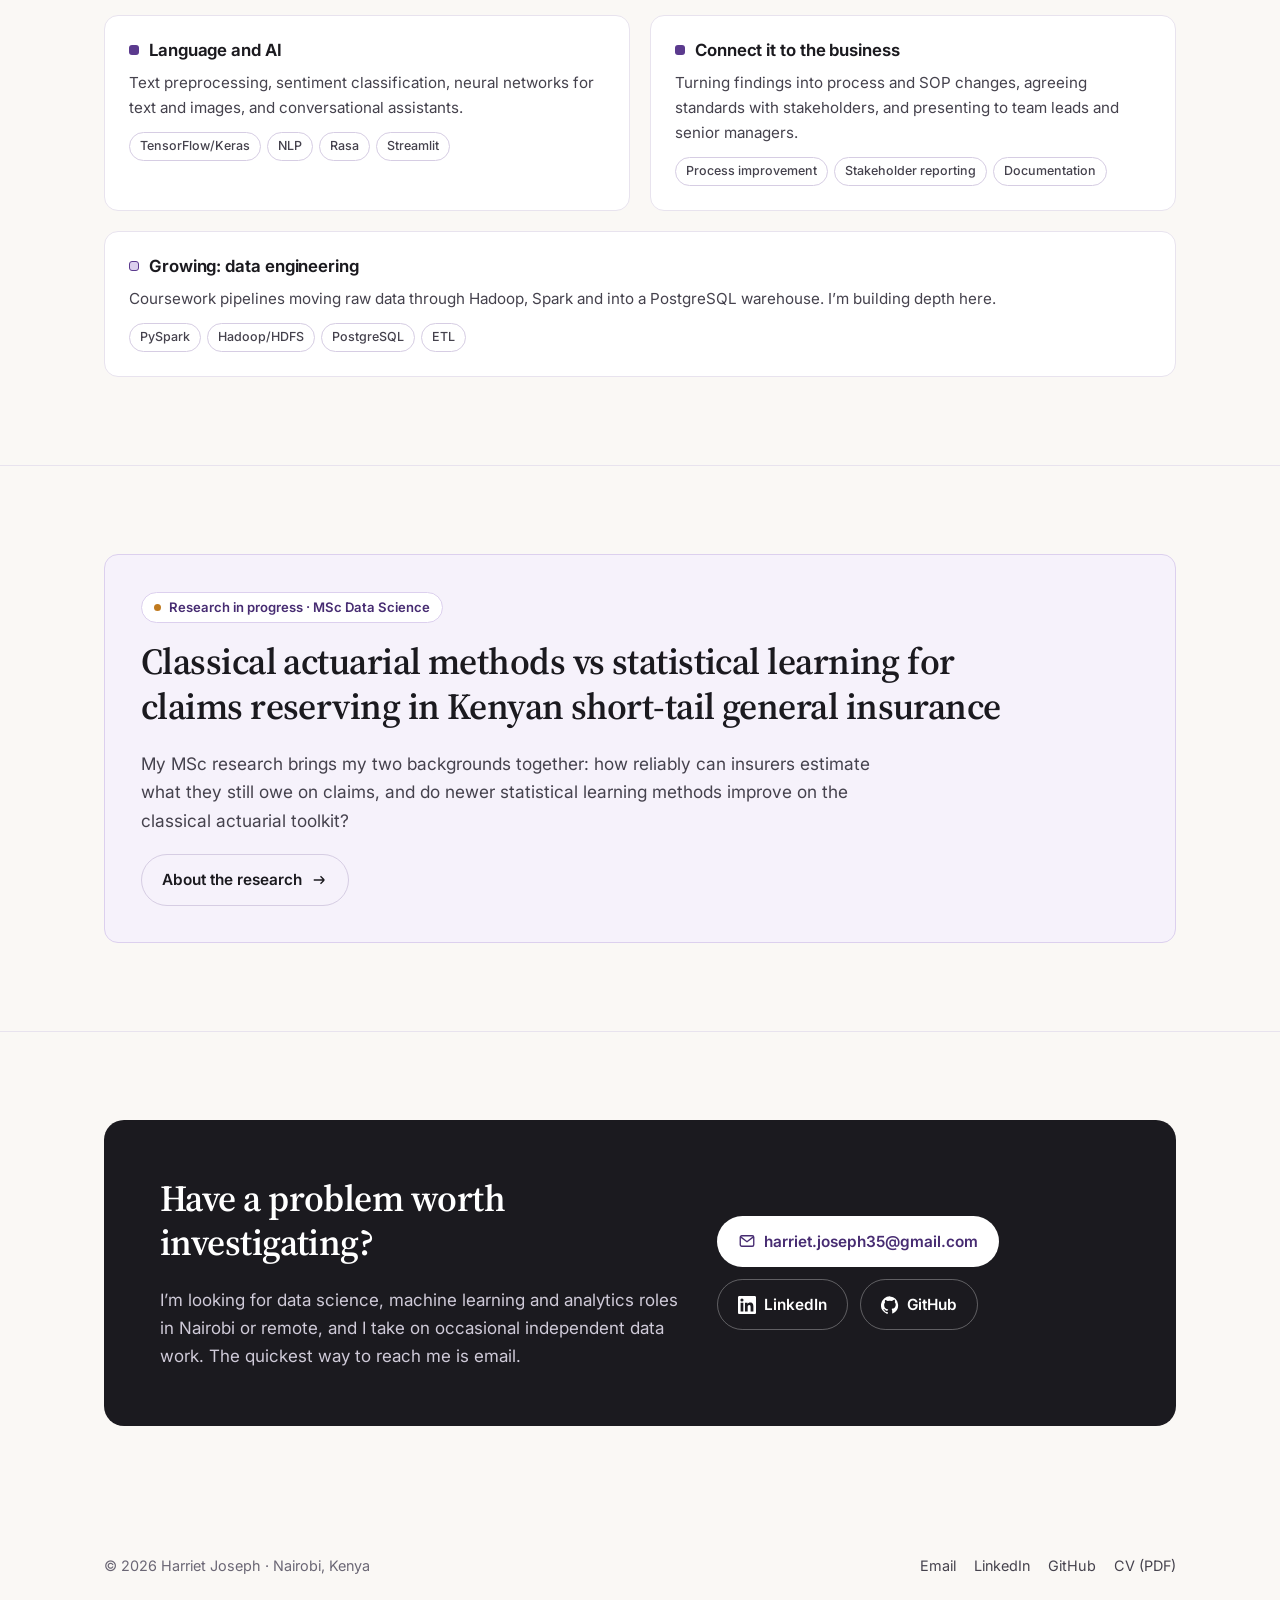
==== commit 91233cef: "Add files via upload" ====
--- a/index.html
+++ b/index.html
@@ -3,13 +3,13 @@
 <head>
   <meta charset="utf-8">
   <meta name="viewport" content="width=device-width, initial-scale=1">
-  <title>Harriet Joseph | Business & Data Analyst, Nairobi</title>
-  <meta name="description" content="Harriet Joseph is a business and data analyst in Nairobi with a background in actuarial science and customer-support quality analytics, now completing an MSc in Data Science.">
+  <title>Harriet Joseph | Data Scientist, Machine Learning & AI, Nairobi</title>
+  <meta name="description" content="Harriet Joseph is a data scientist in Nairobi with a background in actuarial science and operations analytics, working in machine learning and AI while completing an MSc in Data Science.">
   <meta name="author" content="Harriet Joseph">
   <link rel="canonical" href="https://hattiespartan.github.io/">
   <meta property="og:type" content="website">
-  <meta property="og:title" content="Harriet Joseph | Business & Data Analyst, Nairobi">
-  <meta property="og:description" content="Harriet Joseph is a business and data analyst in Nairobi with a background in actuarial science and customer-support quality analytics, now completing an MSc in Data Science.">
+  <meta property="og:title" content="Harriet Joseph | Data Scientist, Machine Learning & AI, Nairobi">
+  <meta property="og:description" content="Harriet Joseph is a data scientist in Nairobi with a background in actuarial science and operations analytics, working in machine learning and AI while completing an MSc in Data Science.">
   <meta property="og:url" content="https://hattiespartan.github.io/">
   <meta property="og:image" content="https://hattiespartan.github.io/og-image.png">
   <meta name="twitter:card" content="summary_large_image">
@@ -25,7 +25,7 @@
     "@type": "Person",
     "name": "Harriet Joseph",
     "alternateName": "Motongori Harriet Joseph",
-    "jobTitle": "Business & Data Analyst",
+    "jobTitle": "Data Scientist",
     "address": { "@type": "PostalAddress", "addressLocality": "Nairobi", "addressCountry": "KE" },
     "alumniOf": ["KCA University", "South Eastern Kenya University", "Moringa School"],
     "email": "mailto:harriet.joseph35@gmail.com",
@@ -62,21 +62,21 @@
     <section class="hero" aria-labelledby="hero-title">
       <div class="container hero-grid">
         <div>
-          <span class="eyebrow">Business &amp; Data Analyst &middot; Nairobi</span>
+          <span class="eyebrow">Data Scientist &middot; Machine Learning &amp; AI &middot; Nairobi</span>
           <h1 id="hero-title">I find out <em>why</em> the numbers look the way they do, then turn that into a decision.</h1>
-          <p class="lead">I&rsquo;m Harriet Joseph. I trained in actuarial science, spent almost two years inside a customer-support operation finding out where quality broke down, and I&rsquo;m now doing an MSc in Data Science. My work sits where analysis meets the operation: customer data, quality, and the models that help people decide what to do next.</p>
+          <p class="lead">I&rsquo;m Harriet Joseph, a data scientist with a background in actuarial science and operations analytics, now doing an MSc in Data Science. I use data, statistical modelling and machine learning to understand problems, build solutions and support better decisions.</p>
           <div class="btn-row">
             <a class="btn btn-primary" href="work.html">See my work <svg viewBox="0 0 24 24" fill="none" stroke="currentColor" stroke-width="1.8" aria-hidden="true"><path d="M5 12h14m0 0-5-5m5 5-5 5"/></svg></a>
             <a class="btn btn-ghost" href="Harriet_Joseph_CV.pdf"><svg viewBox="0 0 24 24" fill="none" stroke="currentColor" stroke-width="1.8" aria-hidden="true"><path d="M12 4v11m0 0-4.5-4.5M12 15l4.5-4.5M5 19h14"/></svg> Download CV</a>
           </div>
           <div class="hero-meta">
-            <span><span class="dot" aria-hidden="true"></span> Open to data analyst, business analyst and data quality roles</span>
+            <span><span class="dot" aria-hidden="true"></span> Open to data science, machine learning, AI and analytics roles</span>
             <span>Nairobi or remote</span>
           </div>
         </div>
         <figure class="hero-figure reveal">
           <svg viewBox="0 0 480 236" role="img" aria-labelledby="hp-t hp-d" style="width:100%;height:auto"><title id="hp-t">Share of QA defects by type</title><desc id="hp-d">Six defect types from my QA analysis: incorrect contact reason 16.1%, prescribed macro not used 15.5%, missed workflow step 13.2%, canned macro not customised 10.0%, premature solve 8.6%, wrong workflow 6.6%. Together, 70% of defects.</desc><text x="208" y="25" text-anchor="end" font-family="Inter,system-ui,sans-serif" font-size="12.5" fill="#45424d">Incorrect contact reason</text><rect x="218" y="12" width="165.8" height="18" rx="4" fill="#5b3a8e"/><text x="391.8" y="25" font-family="JetBrains Mono,ui-monospace,monospace" font-size="12" fill="#1b1a1f">16.1%</text><text x="208" y="63" text-anchor="end" font-family="Inter,system-ui,sans-serif" font-size="12.5" fill="#45424d">Prescribed macro not used</text><rect x="218" y="50" width="159.7" height="18" rx="4" fill="#5b3a8e"/><text x="385.6" y="63" font-family="JetBrains Mono,ui-monospace,monospace" font-size="12" fill="#1b1a1f">15.5%</text><text x="208" y="101" text-anchor="end" font-family="Inter,system-ui,sans-serif" font-size="12.5" fill="#45424d">Missed workflow step</text><rect x="218" y="88" width="136.0" height="18" rx="4" fill="#5b3a8e"/><text x="362.0" y="101" font-family="JetBrains Mono,ui-monospace,monospace" font-size="12" fill="#1b1a1f">13.2%</text><text x="208" y="139" text-anchor="end" font-family="Inter,system-ui,sans-serif" font-size="12.5" fill="#45424d">Canned macro, not tailored</text><rect x="218" y="126" width="103.0" height="18" rx="4" fill="#5b3a8e"/><text x="329.0" y="139" font-family="JetBrains Mono,ui-monospace,monospace" font-size="12" fill="#1b1a1f">10.0%</text><text x="208" y="177" text-anchor="end" font-family="Inter,system-ui,sans-serif" font-size="12.5" fill="#45424d">Premature solve</text><rect x="218" y="164" width="88.6" height="18" rx="4" fill="#5b3a8e"/><text x="314.6" y="177" font-family="JetBrains Mono,ui-monospace,monospace" font-size="12" fill="#1b1a1f">8.6%</text><text x="208" y="215" text-anchor="end" font-family="Inter,system-ui,sans-serif" font-size="12.5" fill="#45424d">Wrong workflow</text><rect x="218" y="202" width="68.0" height="18" rx="4" fill="#5b3a8e"/><text x="294.0" y="215" font-family="JetBrains Mono,ui-monospace,monospace" font-size="12" fill="#1b1a1f">6.6%</text></svg>
-          <figcaption>From my QA work: six defect types caused 70% of all defects.</figcaption>
+          <figcaption>From a root-cause analysis of ~7,500 audits: six defect types caused 70% of all defects.</figcaption>
         </figure>
       </div>
     </section>
@@ -91,8 +91,8 @@
         <div class="principles">
           <article class="principle reveal">
             <span class="num">01</span>
-            <h3>Start from the operation</h3>
-            <p>I&rsquo;ve answered the customer emails, audited them, and coached from the results. I know what a KPI looks like from the inside, which helps me ask better questions of the data.</p>
+            <h3>Start from the decision</h3>
+            <p>Before I touch the data, I ask who will act on the result and what they need to know. Doing analysis inside a live business taught me that a correct answer nobody can use isn&rsquo;t finished.</p>
           </article>
           <article class="principle reveal">
             <span class="num">02</span>
@@ -102,7 +102,7 @@
           <article class="principle reveal">
             <span class="num">03</span>
             <h3>End with something usable</h3>
-            <p>A coaching priority, a clearer SOP, a cheat sheet, or an app someone can type into. I write up what I found so that people who weren&rsquo;t in the room can act on it.</p>
+            <p>A coaching priority, a clearer SOP, a cheat sheet, or an app someone can type into. Whether it&rsquo;s a report or a model, I write up what I found so that people who weren&rsquo;t in the room can act on it.</p>
           </article>
         </div>
       </div>
@@ -119,9 +119,9 @@
         <div class="work-grid">
           <article class="card card-feature reveal">
             <div class="card-body">
-              <p class="card-kicker">Operational analytics &middot; CCI Kenya</p>
-              <h3><a href="case-qa-root-cause.html">Where customer-support quality was breaking down</a></h3>
-              <p>A root-cause analysis of ~7,500 QA audits across two support sites. I traced lost quality to a handful of process issues and a mid-tenure dip in agent performance, and used it to set coaching priorities.</p>
+              <p class="card-kicker">Operations analytics &middot; CCI Kenya</p>
+              <h3><a href="case-qa-root-cause.html">Tracing performance failures to their root causes</a></h3>
+              <p>A root-cause analysis of ~7,500 performance audits across two operational sites. I traced failures to a handful of process issues and a mid-tenure dip in performance, and used it to set priorities for fixing them.</p>
               <span class="metric"><b>70%</b> of defects came from 6 defect types</span>
               <ul class="tags" aria-label="Tools"><li>Python</li><li>pandas</li><li>Pareto analysis</li><li>Excel</li></ul>
             </div>
@@ -181,9 +181,9 @@
             <ul class="tags" aria-label="Tools"><li>TensorFlow/Keras</li><li>NLP</li><li>Rasa</li><li>Streamlit</li></ul>
           </div>
           <div class="skill reveal">
-            <h3>Work with people and process</h3>
-            <p>QA calibration, turning findings into coaching and SOP changes, and presenting to team leads and senior managers.</p>
-            <ul class="tags" aria-label="Tools"><li>Quality assurance</li><li>Stakeholder reporting</li><li>Documentation</li></ul>
+            <h3>Connect it to the business</h3>
+            <p>Turning findings into process and SOP changes, agreeing standards with stakeholders, and presenting to team leads and senior managers.</p>
+            <ul class="tags" aria-label="Tools"><li>Process improvement</li><li>Stakeholder reporting</li><li>Documentation</li></ul>
           </div>
           <div class="skill developing reveal">
             <h3>Growing: data engineering</h3>
@@ -212,7 +212,7 @@
         <div class="cta reveal">
           <div>
             <h2 id="contact-title">Have a problem worth investigating?</h2>
-            <p>I&rsquo;m looking for data analyst, business analyst and data quality roles in Nairobi or remote, and I take on occasional independent analysis work. The quickest way to reach me is email.</p>
+            <p>I&rsquo;m looking for data science, machine learning and analytics roles in Nairobi or remote, and I take on occasional independent data work. The quickest way to reach me is email.</p>
           </div>
           <div class="btn-row">
             <a class="btn btn-primary" href="mailto:harriet.joseph35@gmail.com"><svg viewBox="0 0 24 24" fill="none" stroke="currentColor" stroke-width="1.8" aria-hidden="true"><rect x="3" y="5" width="18" height="14" rx="2"/><path d="m3.5 6.5 8.5 6.5 8.5-6.5"/></svg> harriet.joseph35@gmail.com</a>
